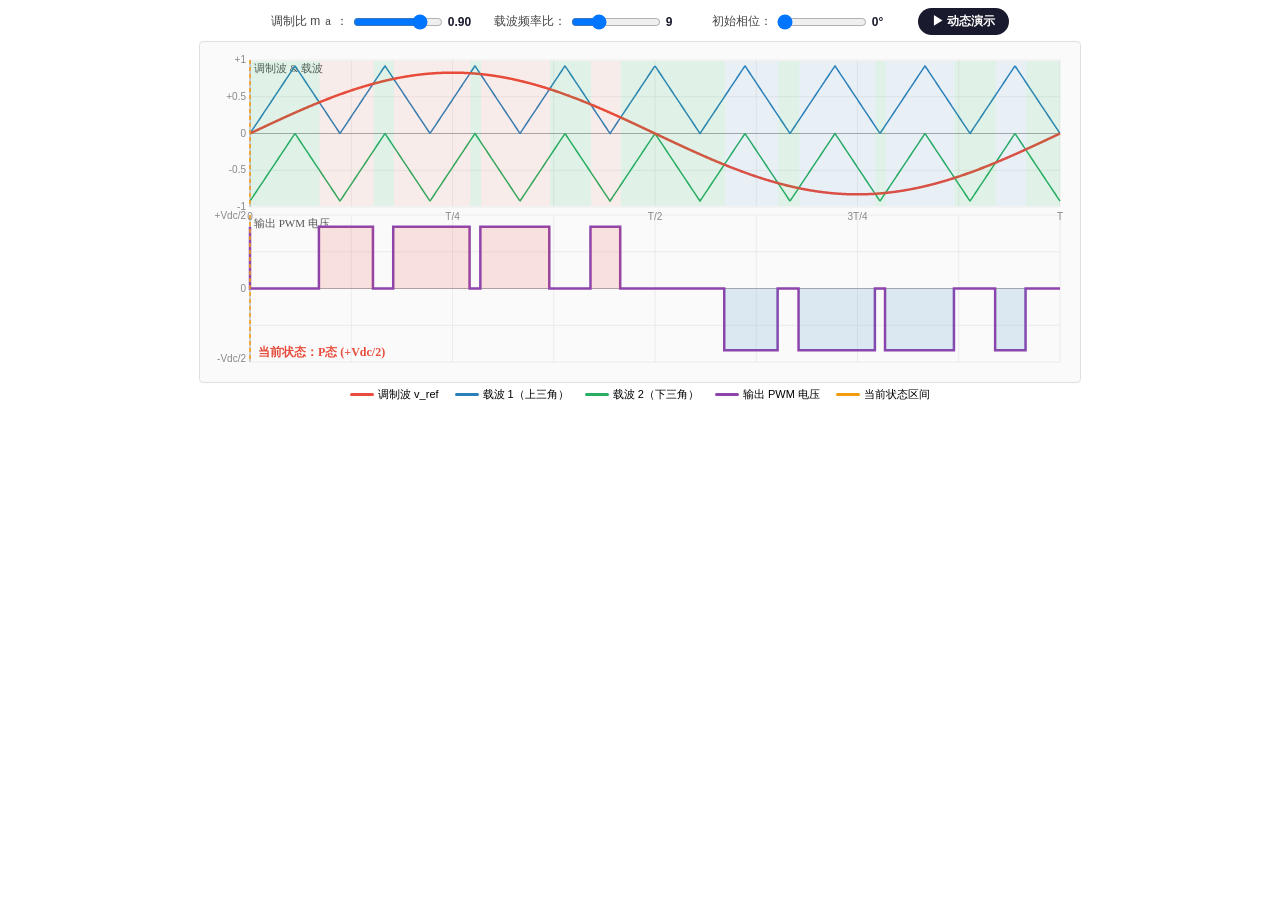
==== modules/pwm.html @ ce173bbe "Initial upload" ====
<!DOCTYPE html>
<html lang="zh-CN">
<head>
<meta charset="UTF-8">
<style>
*{margin:0;padding:0;box-sizing:border-box;}
body{background:#fff;font-family:"Microsoft YaHei",sans-serif;display:flex;flex-direction:column;align-items:center;padding:8px 0 4px;height:100vh;overflow:hidden;}
.ctrl{display:flex;gap:14px;align-items:center;flex-wrap:wrap;justify-content:center;margin-bottom:6px;font-size:12px;color:#444;}
label{display:flex;align-items:center;gap:5px;}
input[type=range]{width:90px;}
.val{font-weight:700;color:#1a1a2e;min-width:32px;display:inline-block;}
button{padding:5px 14px;border:none;border-radius:16px;cursor:pointer;font-size:12px;font-weight:600;background:#1a1a2e;color:#fff;transition:all .2s;}
button.on{background:#27ae60;}
canvas{border:1px solid #e0e0e0;border-radius:4px;background:#fafafa;}
.legend{display:flex;gap:16px;font-size:11px;margin-top:4px;flex-wrap:wrap;justify-content:center;}
.leg-item{display:flex;align-items:center;gap:4px;}
.leg-dot{width:24px;height:3px;border-radius:2px;}
</style>
</head>
<body>

<div class="ctrl">
  <label>调制比 m<sub>a</sub>：
    <input type="range" id="rMa" min="0.5" max="1.0" step="0.01" value="0.9" oninput="draw()">
    <span class="val" id="vMa">0.90</span>
  </label>
  <label>载波频率比：
    <input type="range" id="rFr" min="5" max="20" step="1" value="9" oninput="draw()">
    <span class="val" id="vFr">9</span>
  </label>
  <label>初始相位：
    <input type="range" id="rPhi" min="0" max="360" step="5" value="0" oninput="draw()">
    <span class="val" id="vPhi">0°</span>
  </label>
  <button id="btnAnim" onclick="toggleAnim()">▶ 动态演示</button>
</div>

<canvas id="cv" width="880" height="340"></canvas>

<div class="legend">
  <div class="leg-item"><div class="leg-dot" style="background:#e74c3c"></div> 调制波 v_ref</div>
  <div class="leg-item"><div class="leg-dot" style="background:#2980b9"></div> 载波 1（上三角）</div>
  <div class="leg-item"><div class="leg-dot" style="background:#27ae60"></div> 载波 2（下三角）</div>
  <div class="leg-item"><div class="leg-dot" style="background:#8e44ad"></div> 输出 PWM 电压</div>
  <div class="leg-item"><div class="leg-dot" style="background:#f39c12"></div> 当前状态区间</div>
</div>

<script>
var cv = document.getElementById('cv');
var ctx = cv.getContext('2d');
var W = cv.width, H = cv.height;
var animId = null, animOn = false, phi0 = 0, lastT = null;

function getMa(){ return parseFloat(document.getElementById('rMa').value); }
function getFr(){ return parseInt(document.getElementById('rFr').value); }
function getPhi(){ return parseFloat(document.getElementById('rPhi').value)*Math.PI/180; }

function toggleAnim(){
  animOn = !animOn;
  var btn = document.getElementById('btnAnim');
  if(animOn){
    btn.textContent='⏸ 暂停'; btn.classList.add('on');
    lastT = null;
    animId = requestAnimationFrame(animStep);
  } else {
    btn.textContent='▶ 动态演示'; btn.classList.remove('on');
    cancelAnimationFrame(animId);
  }
}

function animStep(ts){
  if(!lastT) lastT = ts;
  var dt = (ts - lastT)/1000;
  lastT = ts;
  phi0 = (phi0 + dt*1.2) % (2*Math.PI);
  document.getElementById('rPhi').value = phi0*180/Math.PI;
  document.getElementById('vPhi').textContent = Math.round(phi0*180/Math.PI)+'°';
  draw();
  animId = requestAnimationFrame(animStep);
}

function draw(){
  var ma = getMa();
  var fr = getFr();
  var phi = getPhi();

  document.getElementById('vMa').textContent  = ma.toFixed(2);
  document.getElementById('vFr').textContent  = fr;
  document.getElementById('vPhi').textContent = Math.round(getPhi()*180/Math.PI)+'°';

  ctx.clearRect(0,0,W,H);

  // 区域划分
  var PAD_L=50, PAD_R=20, PAD_T=18, PAD_B=20;
  var panelH = Math.floor((H-PAD_T-PAD_B)/2);
  // 上面板: 调制波 + 载波
  var yT = PAD_T, hT = panelH - 4;
  // 下面板: 输出PWM
  var yB = PAD_T + panelH + 4, hB = H - yB - PAD_B;

  var XL = PAD_L, XR = W - PAD_R, XW = XR - XL;
  var N = 1200; // 采样点数

  // ── 背景 ──
  ctx.fillStyle='#fafafa';
  ctx.fillRect(XL,yT,XW,hT);
  ctx.fillRect(XL,yB,XW,hB);

  // ── 网格 ──
  function grid(y0, h, steps){
    ctx.strokeStyle='#e8e8e8'; ctx.lineWidth=0.8;
    for(var i=0;i<=steps;i++){
      var y = y0 + h*i/steps;
      ctx.beginPath(); ctx.moveTo(XL,y); ctx.lineTo(XR,y); ctx.stroke();
    }
    // 垂直网格（一个基波周期分8格）
    for(var k=0;k<=8;k++){
      var x = XL + XW*k/8;
      ctx.beginPath(); ctx.moveTo(x,y0); ctx.lineTo(x,y0+h); ctx.stroke();
    }
  }
  grid(yT,hT,4); grid(yB,hB,4);

  // ── 坐标轴 ──
  ctx.strokeStyle='#aaa'; ctx.lineWidth=1;
  // 上面板 x轴
  var yMid = yT + hT/2;
  ctx.beginPath(); ctx.moveTo(XL,yMid); ctx.lineTo(XR,yMid); ctx.stroke();
  // 上面板 y轴
  ctx.beginPath(); ctx.moveTo(XL,yT); ctx.lineTo(XL,yT+hT); ctx.stroke();
  // 下面板 x轴（零线）
  var yZero = yB + hB*0.5;
  ctx.beginPath(); ctx.moveTo(XL,yZero); ctx.lineTo(XR,yZero); ctx.stroke();
  ctx.beginPath(); ctx.moveTo(XL,yB); ctx.lineTo(XL,yB+hB); ctx.stroke();

  // ── 标签 ──
  ctx.fillStyle='#888'; ctx.font='10px Arial'; ctx.textAlign='right';
  ['+1','+0.5','0','-0.5','-1'].forEach(function(v,i){
    ctx.fillText(v, XL-4, yT + hT*i/4 + 3);
  });
  ctx.fillText('+Vdc/2', XL-4, yB+4);
  ctx.fillText('0', XL-4, yZero+3);
  ctx.fillText('-Vdc/2', XL-4, yB+hB);

  ctx.font='11px "Microsoft YaHei"'; ctx.textAlign='left';
  ctx.fillStyle='#555';
  ctx.fillText('调制波 & 载波', XL+4, yT+12);
  ctx.fillText('输出 PWM 电压', XL+4, yB+12);

  // ── 坐标变换函数 ──
  function xOf(i){ return XL + XW*i/(N-1); }
  function yOfT(val){ return yMid - val*(hT/2)*0.92; }  // 上面板，归一化[-1,1]
  function yOfB(level){ // level: 1=+Vdc/2, 0=0, -1=-Vdc/2
    return yZero - level*(hB*0.42);
  }

  // ── 数据计算 ──
  var vref=[],car1=[],car2=[],pwm=[];
  for(var i=0;i<N;i++){
    var t = i/(N-1); // 0..1 = one fundamental period
    var th = 2*Math.PI*t + phi;
    vref[i] = ma * Math.sin(th);

    // 载波1: 0~+1 三角波
    var ct = (t*fr) % 1;
    car1[i] = ct < 0.5 ? 4*ct : 4*(1-ct);      // 0..1 triangle
    car1[i] = 2*car1[i] - 1;                    // -> -1..1 → keep 0..1: back to -1..1
    // Actually carrier 1 is in range 0..1 (above neutral)
    car1[i] = (ct < 0.5 ? 4*ct - 1 : 3 - 4*ct); // -1..1 range for carrier1

    // Carrier 1 (upper): oscillates between 0 and 1
    var c1raw = ct < 0.5 ? 2*ct : 2*(1-ct);  // 0..1 triangle
    car1[i] = c1raw;  // upper carrier: 0 to 1

    // Carrier 2 (lower): oscillates between -1 and 0
    car2[i] = c1raw - 1;  // -1 to 0 triangle

    // PWM logic
    var v = vref[i];
    if(v >= car1[i]){
      pwm[i] = 1;   // P
    } else if(v >= 0 && v < car1[i]){
      pwm[i] = 0;   // O (zero)
    } else if(v < 0 && v >= car2[i]){
      pwm[i] = 0;   // O (zero)
    } else {
      pwm[i] = -1;  // N
    }
  }

  // ── 画载波1（蓝）──
  ctx.strokeStyle='#2980b9'; ctx.lineWidth=1.5; ctx.setLineDash([]);
  ctx.beginPath();
  for(var i=0;i<N;i++){
    var x=xOf(i), y=yOfT(car1[i]);
    if(i===0) ctx.moveTo(x,y); else ctx.lineTo(x,y);
  }
  ctx.stroke();

  // ── 画载波2（绿）──
  ctx.strokeStyle='#27ae60'; ctx.lineWidth=1.5;
  ctx.beginPath();
  for(var i=0;i<N;i++){
    var x=xOf(i), y=yOfT(car2[i]);
    if(i===0) ctx.moveTo(x,y); else ctx.lineTo(x,y);
  }
  ctx.stroke();

  // ── 画调制波（红）──
  ctx.strokeStyle='#e74c3c'; ctx.lineWidth=2.5;
  ctx.beginPath();
  for(var i=0;i<N;i++){
    var x=xOf(i), y=yOfT(vref[i]);
    if(i===0) ctx.moveTo(x,y); else ctx.lineTo(x,y);
  }
  ctx.stroke();

  // ── 上面板：填色区间（P/O/N 区域着色）──
  var prevState = pwm[0];
  var segStart = 0;
  function fillSeg(s, e, lv){
    var cols = {1:'rgba(231,76,60,0.08)', 0:'rgba(39,174,96,0.12)', '-1':'rgba(41,128,185,0.08)'};
    ctx.fillStyle = cols[lv] || 'transparent';
    ctx.fillRect(xOf(s), yT+1, xOf(e)-xOf(s), hT-2);
  }
  for(var i=1;i<N;i++){
    if(pwm[i]!==prevState || i===N-1){
      fillSeg(segStart, i, prevState);
      segStart = i; prevState = pwm[i];
    }
  }

  // ── 下面板：画PWM阶梯输出（紫）──
  ctx.strokeStyle='#8e44ad'; ctx.lineWidth=2.5; ctx.setLineDash([]);
  ctx.beginPath();
  for(var i=0;i<N;i++){
    var x=xOf(i), y=yOfB(pwm[i]);
    if(i===0){ ctx.moveTo(x,y); }
    else {
      if(pwm[i]!==pwm[i-1]){
        ctx.lineTo(xOf(i-1), yOfB(pwm[i-1]));
        ctx.lineTo(xOf(i-1), yOfB(pwm[i]));
      }
      ctx.lineTo(x, y);
    }
  }
  ctx.stroke();

  // ── 填色 PWM 区域 ──
  prevState = pwm[0]; segStart = 0;
  function fillPWM(s,e,lv){
    if(lv===1){ctx.fillStyle='rgba(231,76,60,0.15)';}
    else if(lv===0){ctx.fillStyle='rgba(39,174,96,0.1)';}
    else{ctx.fillStyle='rgba(41,128,185,0.15)';}
    var y0=yOfB(lv), y1=yZero;
    if(lv<0){var tmp=y0;y0=y1;y1=tmp;}
    ctx.fillRect(xOf(s),Math.min(y0,y1),xOf(e)-xOf(s),Math.abs(y0-y1));
  }
  for(var i=1;i<N;i++){
    if(pwm[i]!==prevState||i===N-1){
      fillPWM(segStart,i,prevState);
      segStart=i; prevState=pwm[i];
    }
  }

  // ── 当前时刻竖线（phi位置）──
  var curT = (phi/(2*Math.PI)) - Math.floor(phi/(2*Math.PI));
  var xCur = XL + XW*curT;
  ctx.strokeStyle='#f39c12'; ctx.lineWidth=1.5; ctx.setLineDash([4,3]);
  ctx.beginPath(); ctx.moveTo(xCur,yT); ctx.lineTo(xCur,yT+hT); ctx.stroke();
  ctx.beginPath(); ctx.moveTo(xCur,yB); ctx.lineTo(xCur,yB+hB); ctx.stroke();
  ctx.setLineDash([]);

  // ── 状态文字 ──
  var curIdx = Math.round(curT*(N-1));
  if(curIdx>=N) curIdx=N-1;
  var stateNames = {1:'P态 (+Vdc/2)', 0:'O态 (0)', '-1':'N态 (-Vdc/2)'};
  var stateColors= {1:'#e74c3c', 0:'#27ae60', '-1':'#2980b9'};
  var sv = pwm[curIdx];
  ctx.fillStyle=stateColors[sv]; ctx.font='bold 12px "Microsoft YaHei"'; ctx.textAlign='left';
  ctx.fillText('当前状态：'+ stateNames[sv], XL+8, yB+hB-6);

  // ── X轴时间刻度 ──
  ctx.fillStyle='#888'; ctx.font='10px Arial'; ctx.textAlign='center';
  ['0','T/4','T/2','3T/4','T'].forEach(function(v,i){
    ctx.fillText(v, XL+XW*i/4, yT+hT+13);
  });
}

draw();
</script>
</body>
</html>
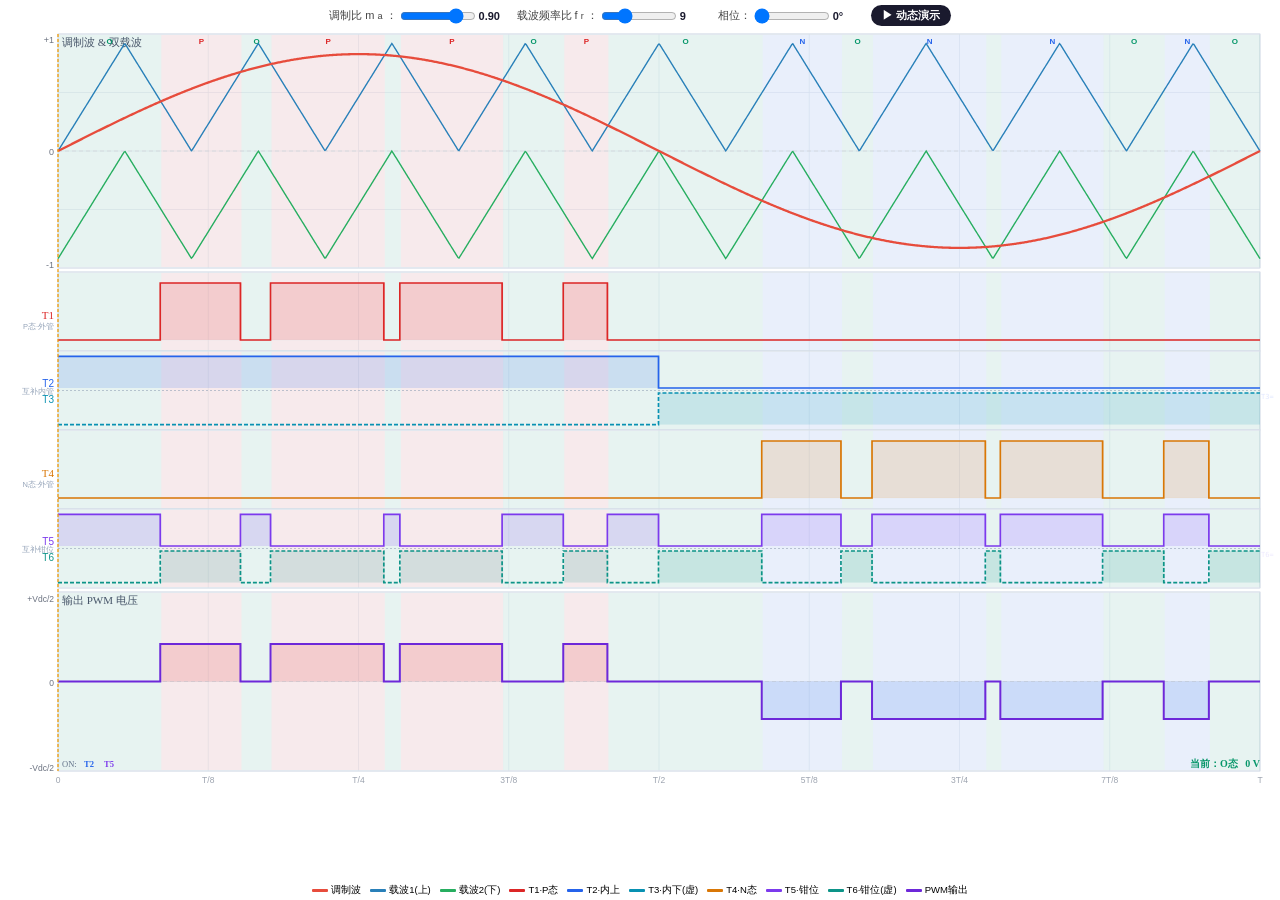
==== commit 74029f20: "Redesign PWM waveform: add 4 gate drive signal rows with complementary pairs Layout (top to bottom):" ====
--- a/modules/pwm.html
+++ b/modules/pwm.html
@@ -4,17 +4,21 @@
 <meta charset="UTF-8">
 <style>
 *{margin:0;padding:0;box-sizing:border-box;}
-body{background:#fff;font-family:"Microsoft YaHei",sans-serif;display:flex;flex-direction:column;align-items:center;padding:8px 0 4px;height:100vh;overflow:hidden;}
-.ctrl{display:flex;gap:14px;align-items:center;flex-wrap:wrap;justify-content:center;margin-bottom:6px;font-size:12px;color:#444;}
-label{display:flex;align-items:center;gap:5px;}
-input[type=range]{width:90px;}
-.val{font-weight:700;color:#1a1a2e;min-width:32px;display:inline-block;}
-button{padding:5px 14px;border:none;border-radius:16px;cursor:pointer;font-size:12px;font-weight:600;background:#1a1a2e;color:#fff;transition:all .2s;}
-button.on{background:#27ae60;}
-canvas{border:1px solid #e0e0e0;border-radius:4px;background:#fafafa;}
-.legend{display:flex;gap:16px;font-size:11px;margin-top:4px;flex-wrap:wrap;justify-content:center;}
-.leg-item{display:flex;align-items:center;gap:4px;}
-.leg-dot{width:24px;height:3px;border-radius:2px;}
+body{background:#fff;font-family:"Microsoft YaHei",sans-serif;
+     display:flex;flex-direction:column;height:100vh;overflow:hidden;padding:5px 6px 3px;}
+.ctrl{display:flex;gap:10px;align-items:center;flex-wrap:wrap;
+      justify-content:center;margin-bottom:3px;font-size:11px;color:#444;flex-shrink:0;}
+label{display:flex;align-items:center;gap:3px;}
+input[type=range]{width:76px;}
+.val{font-weight:700;color:#1a1a2e;min-width:28px;display:inline-block;}
+button{padding:3px 11px;border:none;border-radius:13px;cursor:pointer;
+       font-size:11px;font-weight:600;background:#1a1a2e;color:#fff;transition:all .2s;}
+button.on{background:#059669;}
+canvas{flex:1;min-height:0;width:100%;display:block;}
+.legend{display:flex;gap:9px;font-size:9.5px;margin-top:2px;
+        flex-wrap:wrap;justify-content:center;flex-shrink:0;}
+.li{display:flex;align-items:center;gap:3px;}
+.ld{width:16px;height:3px;border-radius:1px;}
 </style>
 </head>
 <body>
@@ -24,270 +28,367 @@
     <input type="range" id="rMa" min="0.5" max="1.0" step="0.01" value="0.9" oninput="draw()">
     <span class="val" id="vMa">0.90</span>
   </label>
-  <label>载波频率比：
+  <label>载波频率比 f<sub>r</sub>：
     <input type="range" id="rFr" min="5" max="20" step="1" value="9" oninput="draw()">
     <span class="val" id="vFr">9</span>
   </label>
-  <label>初始相位：
+  <label>相位：
     <input type="range" id="rPhi" min="0" max="360" step="5" value="0" oninput="draw()">
     <span class="val" id="vPhi">0°</span>
   </label>
   <button id="btnAnim" onclick="toggleAnim()">▶ 动态演示</button>
 </div>
 
-<canvas id="cv" width="880" height="340"></canvas>
+<canvas id="cv"></canvas>
 
 <div class="legend">
-  <div class="leg-item"><div class="leg-dot" style="background:#e74c3c"></div> 调制波 v_ref</div>
-  <div class="leg-item"><div class="leg-dot" style="background:#2980b9"></div> 载波 1（上三角）</div>
-  <div class="leg-item"><div class="leg-dot" style="background:#27ae60"></div> 载波 2（下三角）</div>
-  <div class="leg-item"><div class="leg-dot" style="background:#8e44ad"></div> 输出 PWM 电压</div>
-  <div class="leg-item"><div class="leg-dot" style="background:#f39c12"></div> 当前状态区间</div>
+  <div class="li"><div class="ld" style="background:#e74c3c"></div>调制波</div>
+  <div class="li"><div class="ld" style="background:#2980b9"></div>载波1(上)</div>
+  <div class="li"><div class="ld" style="background:#27ae60"></div>载波2(下)</div>
+  <div class="li"><div class="ld" style="background:#dc2626"></div>T1·P态</div>
+  <div class="li"><div class="ld" style="background:#2563eb"></div>T2·内上</div>
+  <div class="li"><div class="ld" style="background:#0891b2;border:1px dashed #0891b2"></div>T3·内下(虚)</div>
+  <div class="li"><div class="ld" style="background:#d97706"></div>T4·N态</div>
+  <div class="li"><div class="ld" style="background:#7c3aed"></div>T5·钳位</div>
+  <div class="li"><div class="ld" style="background:#0d9488;border:1px dashed #0d9488"></div>T6·钳位(虚)</div>
+  <div class="li"><div class="ld" style="background:#6d28d9"></div>PWM输出</div>
 </div>
 
 <script>
-var cv = document.getElementById('cv');
-var ctx = cv.getContext('2d');
-var W = cv.width, H = cv.height;
-var animId = null, animOn = false, phi0 = 0, lastT = null;
+const cv = document.getElementById('cv');
+const ctx = cv.getContext('2d');
+let animOn=false, animId=null, phi0=0, lastT=null;
+
+// Color palette
+const C = {
+  mod:'#e74c3c', car1:'#2980b9', car2:'#27ae60', pwmLine:'#6d28d9',
+  cursor:'#f59e0b', bg:'#f8fafc', grid:'#e2e8f0',
+  T1:'#dc2626', T2:'#2563eb', T3:'#0891b2',
+  T4:'#d97706', T5:'#7c3aed', T6:'#0d9488',
+};
+function rgba(hex,a){
+  const r=parseInt(hex.slice(1,3),16),g=parseInt(hex.slice(3,5),16),b=parseInt(hex.slice(5,7),16);
+  return `rgba(${r},${g},${b},${a})`;
+}
 
 function getMa(){ return parseFloat(document.getElementById('rMa').value); }
 function getFr(){ return parseInt(document.getElementById('rFr').value); }
 function getPhi(){ return parseFloat(document.getElementById('rPhi').value)*Math.PI/180; }
 
 function toggleAnim(){
-  animOn = !animOn;
-  var btn = document.getElementById('btnAnim');
-  if(animOn){
-    btn.textContent='⏸ 暂停'; btn.classList.add('on');
-    lastT = null;
-    animId = requestAnimationFrame(animStep);
-  } else {
-    btn.textContent='▶ 动态演示'; btn.classList.remove('on');
-    cancelAnimationFrame(animId);
-  }
-}
-
-function animStep(ts){
-  if(!lastT) lastT = ts;
-  var dt = (ts - lastT)/1000;
-  lastT = ts;
-  phi0 = (phi0 + dt*1.2) % (2*Math.PI);
-  document.getElementById('rPhi').value = phi0*180/Math.PI;
-  document.getElementById('vPhi').textContent = Math.round(phi0*180/Math.PI)+'°';
-  draw();
-  animId = requestAnimationFrame(animStep);
+  animOn=!animOn;
+  const btn=document.getElementById('btnAnim');
+  if(animOn){btn.textContent='⏸ 暂停';btn.classList.add('on');lastT=null;animId=requestAnimationFrame(step);}
+  else{btn.textContent='▶ 动态演示';btn.classList.remove('on');cancelAnimationFrame(animId);}
+}
+function step(ts){
+  if(!lastT)lastT=ts;
+  phi0=(phi0+(ts-lastT)/1000*1.2)%(2*Math.PI);
+  lastT=ts;
+  document.getElementById('rPhi').value=phi0*180/Math.PI;
+  document.getElementById('vPhi').textContent=Math.round(phi0*180/Math.PI)+'°';
+  draw(); animId=requestAnimationFrame(step);
+}
+
+function resize(){
+  const dpr=window.devicePixelRatio||1;
+  cv.width=cv.offsetWidth*dpr; cv.height=cv.offsetHeight*dpr;
+  ctx.scale(dpr,dpr); draw();
 }
 
 function draw(){
-  var ma = getMa();
-  var fr = getFr();
-  var phi = getPhi();
-
-  document.getElementById('vMa').textContent  = ma.toFixed(2);
-  document.getElementById('vFr').textContent  = fr;
-  document.getElementById('vPhi').textContent = Math.round(getPhi()*180/Math.PI)+'°';
-
+  const ma=getMa(), fr=getFr(), phi=getPhi();
+  document.getElementById('vMa').textContent=ma.toFixed(2);
+  document.getElementById('vFr').textContent=fr;
+  document.getElementById('vPhi').textContent=Math.round(phi*180/Math.PI)+'°';
+
+  const W=cv.offsetWidth, H=cv.offsetHeight;
   ctx.clearRect(0,0,W,H);
 
-  // 区域划分
-  var PAD_L=50, PAD_R=20, PAD_T=18, PAD_B=20;
-  var panelH = Math.floor((H-PAD_T-PAD_B)/2);
-  // 上面板: 调制波 + 载波
-  var yT = PAD_T, hT = panelH - 4;
-  // 下面板: 输出PWM
-  var yB = PAD_T + panelH + 4, hB = H - yB - PAD_B;
-
-  var XL = PAD_L, XR = W - PAD_R, XW = XR - XL;
-  var N = 1200; // 采样点数
-
-  // ── 背景 ──
-  ctx.fillStyle='#fafafa';
-  ctx.fillRect(XL,yT,XW,hT);
-  ctx.fillRect(XL,yB,XW,hB);
-
-  // ── 网格 ──
-  function grid(y0, h, steps){
-    ctx.strokeStyle='#e8e8e8'; ctx.lineWidth=0.8;
-    for(var i=0;i<=steps;i++){
-      var y = y0 + h*i/steps;
-      ctx.beginPath(); ctx.moveTo(XL,y); ctx.lineTo(XR,y); ctx.stroke();
-    }
-    // 垂直网格（一个基波周期分8格）
-    for(var k=0;k<=8;k++){
-      var x = XL + XW*k/8;
-      ctx.beginPath(); ctx.moveTo(x,y0); ctx.lineTo(x,y0+h); ctx.stroke();
-    }
-  }
-  grid(yT,hT,4); grid(yB,hB,4);
-
-  // ── 坐标轴 ──
-  ctx.strokeStyle='#aaa'; ctx.lineWidth=1;
-  // 上面板 x轴
-  var yMid = yT + hT/2;
-  ctx.beginPath(); ctx.moveTo(XL,yMid); ctx.lineTo(XR,yMid); ctx.stroke();
-  // 上面板 y轴
-  ctx.beginPath(); ctx.moveTo(XL,yT); ctx.lineTo(XL,yT+hT); ctx.stroke();
-  // 下面板 x轴（零线）
-  var yZero = yB + hB*0.5;
-  ctx.beginPath(); ctx.moveTo(XL,yZero); ctx.lineTo(XR,yZero); ctx.stroke();
-  ctx.beginPath(); ctx.moveTo(XL,yB); ctx.lineTo(XL,yB+hB); ctx.stroke();
-
-  // ── 标签 ──
-  ctx.fillStyle='#888'; ctx.font='10px Arial'; ctx.textAlign='right';
-  ['+1','+0.5','0','-0.5','-1'].forEach(function(v,i){
-    ctx.fillText(v, XL-4, yT + hT*i/4 + 3);
+  // ── Layout ──
+  const PL=52, PR=14, PT=5, PB=14;
+  const XL=PL, XR=W-PR, XW=XR-XL;
+  const avH=H-PT-PB;
+
+  // Row heights
+  const modH  = Math.round(avH*0.28);   // carrier+mod panel
+  const dH    = Math.round(avH*0.095);  // each drive row (×4)
+  const pwmH  = Math.round(avH*0.215);  // output voltage panel
+  const GAP   = 4;
+
+  const yMod  = PT;
+  const yD0   = yMod+modH+GAP;
+  const yD1   = yD0+dH;
+  const yD2   = yD1+dH;
+  const yD3   = yD2+dH;
+  const yPwm  = yD3+dH+GAP;
+
+  // ── Signal computation ──
+  const N=1200;
+  const vref=[],c1=[],c2=[],pwm=[];
+  const gT1=[],gT2=[],gT3=[],gT4=[],gT5=[],gT6=[];
+
+  for(let i=0;i<N;i++){
+    const t=i/(N-1), th=2*Math.PI*t+phi;
+    vref[i]=ma*Math.sin(th);
+    const ct=(t*fr)%1, raw=ct<0.5?2*ct:2*(1-ct);
+    c1[i]=raw; c2[i]=raw-1;
+
+    const v=vref[i];
+    if(v>c1[i]){            // P  state
+      gT1[i]=1;gT2[i]=1;gT3[i]=0;gT4[i]=0;gT5[i]=0;gT6[i]=1;pwm[i]=1;
+    } else if(v>=0){         // OU state (positive zero, upper clamp)
+      gT1[i]=0;gT2[i]=1;gT3[i]=0;gT4[i]=0;gT5[i]=1;gT6[i]=0;pwm[i]=0;
+    } else if(v>c2[i]){      // OL state (negative zero, lower clamp)
+      gT1[i]=0;gT2[i]=0;gT3[i]=1;gT4[i]=0;gT5[i]=0;gT6[i]=1;pwm[i]=0;
+    } else {                  // N  state
+      gT1[i]=0;gT2[i]=0;gT3[i]=1;gT4[i]=1;gT5[i]=1;gT6[i]=0;pwm[i]=-1;
+    }
+  }
+
+  // ── Common helpers ──
+  const xOf = i => XL+XW*i/(N-1);
+
+  function panelBg(y0,h,yDiv,xDiv){
+    ctx.fillStyle=C.bg; ctx.fillRect(XL,y0,XW,h);
+    ctx.strokeStyle=C.grid; ctx.lineWidth=0.7;
+    for(let k=0;k<=yDiv;k++){const yy=y0+h*k/yDiv;ctx.beginPath();ctx.moveTo(XL,yy);ctx.lineTo(XR,yy);ctx.stroke();}
+    for(let k=0;k<=(xDiv||8);k++){const xx=XL+XW*k/(xDiv||8);ctx.beginPath();ctx.moveTo(xx,y0);ctx.lineTo(xx,y0+h);ctx.stroke();}
+    ctx.strokeStyle='#cbd5e1';ctx.lineWidth=0.8;ctx.strokeRect(XL,y0,XW,h);
+  }
+
+  // State shading (P=red, O=green, N=blue)
+  function shadeStates(y0,h){
+    const cols={1:'rgba(220,38,38,0.07)',0:'rgba(5,150,105,0.07)','-1':'rgba(37,99,235,0.07)'};
+    let prev=pwm[0],s=0;
+    for(let i=1;i<=N;i++){
+      const cur=i<N?pwm[i]:pwm[N-1];
+      if(cur!==prev||i===N){
+        ctx.fillStyle=cols[prev];
+        ctx.fillRect(xOf(s),y0+1,xOf(Math.min(i,N-1))-xOf(s),h-2);
+        s=i;prev=cur;
+      }
+    }
+  }
+
+  // Draw analog polyline
+  function polyline(arr,yMid,hSpan,color,lw,dash){
+    ctx.strokeStyle=color;ctx.lineWidth=lw||1.5;ctx.setLineDash(dash||[]);
+    ctx.beginPath();
+    for(let i=0;i<N;i++){const x=xOf(i),y=yMid-arr[i]*(hSpan/2)*0.92;i===0?ctx.moveTo(x,y):ctx.lineTo(x,y);}
+    ctx.stroke();ctx.setLineDash([]);
+  }
+
+  // Draw digital HIGH/LOW in a band [yTop..yBot]
+  function digital(arr,yTop,yBot,color,dash){
+    const yHi=yTop+1.5, yLo=yBot-1.5;
+    // Filled area under HIGH
+    ctx.fillStyle=rgba(color,0.15);
+    let s=0,inH=arr[0]===1;
+    for(let i=1;i<=N;i++){
+      const v=i<N?arr[i]:arr[N-1];
+      if((v===1)!==inH||i===N){
+        if(inH)ctx.fillRect(xOf(s),yHi,xOf(Math.min(i,N-1))-xOf(s),yLo-yHi);
+        s=i;inH=v===1;
+      }
+    }
+    // Step waveform line
+    ctx.strokeStyle=color;ctx.lineWidth=1.7;ctx.setLineDash(dash||[]);
+    ctx.beginPath();
+    for(let i=0;i<N;i++){
+      const x=xOf(i), y=arr[i]===1?yHi:yLo;
+      if(i===0){ctx.moveTo(x,y);continue;}
+      if(arr[i]!==arr[i-1]){ctx.lineTo(xOf(i-1),y);ctx.lineTo(x,y);}
+      else ctx.lineTo(x,y);
+    }
+    ctx.stroke();ctx.setLineDash([]);
+  }
+
+  function lbl(s,x,y,col,sz,align){
+    ctx.fillStyle=col||'#6b7280';
+    ctx.font=(sz||9)+'px '+(sz>=11?'"Microsoft YaHei"':'Arial');
+    ctx.textAlign=align||'right';
+    ctx.fillText(s,x,y);
+  }
+
+  // ════════════════════════════════════════
+  // 1. Carrier + Modulation wave
+  // ════════════════════════════════════════
+  panelBg(yMod,modH,4,8);
+  shadeStates(yMod,modH);
+
+  const yMidMod=yMod+modH/2;
+  ctx.strokeStyle='#d1d5db';ctx.lineWidth=0.8;ctx.setLineDash([4,3]);
+  ctx.beginPath();ctx.moveTo(XL,yMidMod);ctx.lineTo(XR,yMidMod);ctx.stroke();
+  ctx.setLineDash([]);
+
+  lbl('+1',XL-4,yMod+9);
+  lbl('0', XL-4,yMidMod+4);
+  lbl('-1',XL-4,yMod+modH);
+  lbl('调制波 & 双载波',XL+4,yMod+12,'#475569',11,'left');
+
+  // State zone labels on top edge
+  {
+    const labels=[{v:1,t:'P'},{v:0,t:'O'},{v:-1,t:'N'}];
+    const lc={1:'#dc2626',0:'#059669','-1':'#2563eb'};
+    let prev=pwm[0],s=0;
+    ctx.font='bold 8px Arial';ctx.textAlign='center';
+    for(let i=1;i<=N;i++){
+      const cur=i<N?pwm[i]:pwm[N-1];
+      if(cur!==prev||i===N){
+        const midX=(xOf(s)+xOf(Math.min(i,N-1)))/2;
+        ctx.fillStyle=lc[prev]||'#555';
+        if(xOf(Math.min(i,N-1))-xOf(s)>18)ctx.fillText(prev===1?'P':prev===0?'O':'N',midX,yMod+10);
+        s=i;prev=cur;
+      }
+    }
+  }
+
+  polyline(c1,yMidMod,modH,C.car1,1.4);
+  polyline(c2,yMidMod,modH,C.car2,1.4);
+  polyline(vref,yMidMod,modH,C.mod,2.3);
+
+  // ════════════════════════════════════════
+  // 2. Drive signal rows
+  // ════════════════════════════════════════
+
+  // ── Row 0: T1 (P state only, outer upper) ──
+  {
+    const y0=yD0,h=dH;
+    panelBg(y0,h,1,8);shadeStates(y0,h);
+    // Low baseline
+    ctx.strokeStyle='#e5e7eb';ctx.lineWidth=0.5;
+    ctx.beginPath();ctx.moveTo(XL,y0+h*0.86);ctx.lineTo(XR,y0+h*0.86);ctx.stroke();
+    digital(gT1,y0+h*0.12,y0+h*0.88,C.T1);
+    lbl('T1',XL-4,y0+h*0.55+4,C.T1,11,'right');
+    lbl('P态·外管',XL-4,y0+h*0.55+14,'#94a3b8',7.5,'right');
+  }
+
+  // ── Row 1: T2 / T3 (complementary inner switches) ──
+  {
+    const y0=yD1,h=dH,yMid2=y0+h/2;
+    panelBg(y0,h,1,8);shadeStates(y0,h);
+    // Divider between T2 and T3
+    ctx.strokeStyle='#94a3b8';ctx.lineWidth=0.6;ctx.setLineDash([2,2]);
+    ctx.beginPath();ctx.moveTo(XL,yMid2);ctx.lineTo(XR,yMid2);ctx.stroke();
+    ctx.setLineDash([]);
+    digital(gT2,y0+h*0.05,yMid2-1,C.T2);          // T2 upper half
+    digital(gT3,yMid2+1,y0+h*0.95,C.T3,[4,2]);     // T3 lower half (dashed)
+    lbl('T2',XL-4,yMid2-4,C.T2,10,'right');
+    lbl('T3',XL-4,yMid2+12,C.T3,10,'right');
+    lbl('互补内管',XL-4,y0+h/2+3,'#94a3b8',7.5,'right');
+    // Complementary indicator
+    ctx.fillStyle='#e0e7ff';ctx.font='7px monospace';ctx.textAlign='left';
+    ctx.fillText('T3=T̄2',XR+1,yMid2+8);
+  }
+
+  // ── Row 2: T4 (N state only, outer lower) ──
+  {
+    const y0=yD2,h=dH;
+    panelBg(y0,h,1,8);shadeStates(y0,h);
+    ctx.strokeStyle='#e5e7eb';ctx.lineWidth=0.5;
+    ctx.beginPath();ctx.moveTo(XL,y0+h*0.86);ctx.lineTo(XR,y0+h*0.86);ctx.stroke();
+    digital(gT4,y0+h*0.12,y0+h*0.88,C.T4);
+    lbl('T4',XL-4,y0+h*0.55+4,C.T4,11,'right');
+    lbl('N态·外管',XL-4,y0+h*0.55+14,'#94a3b8',7.5,'right');
+  }
+
+  // ── Row 3: T5 / T6 (complementary clamp switches) ──
+  {
+    const y0=yD3,h=dH,yMid2=y0+h/2;
+    panelBg(y0,h,1,8);shadeStates(y0,h);
+    ctx.strokeStyle='#94a3b8';ctx.lineWidth=0.6;ctx.setLineDash([2,2]);
+    ctx.beginPath();ctx.moveTo(XL,yMid2);ctx.lineTo(XR,yMid2);ctx.stroke();
+    ctx.setLineDash([]);
+    digital(gT5,y0+h*0.05,yMid2-1,C.T5);          // T5 upper half
+    digital(gT6,yMid2+1,y0+h*0.95,C.T6,[4,2]);     // T6 lower half (dashed)
+    lbl('T5',XL-4,yMid2-4,C.T5,10,'right');
+    lbl('T6',XL-4,yMid2+12,C.T6,10,'right');
+    lbl('互补钳位',XL-4,y0+h/2+3,'#94a3b8',7.5,'right');
+    ctx.fillStyle='#ede9fe';ctx.font='7px monospace';ctx.textAlign='left';
+    ctx.fillText('T6=T̄5',XR+1,yMid2+8);
+  }
+
+  // ════════════════════════════════════════
+  // 3. Output PWM voltage
+  // ════════════════════════════════════════
+  panelBg(yPwm,pwmH,2,8);
+  shadeStates(yPwm,pwmH);
+
+  const yZero=yPwm+pwmH/2, span=0.42;
+  ctx.strokeStyle='#d1d5db';ctx.lineWidth=0.8;ctx.setLineDash([4,3]);
+  ctx.beginPath();ctx.moveTo(XL,yZero);ctx.lineTo(XR,yZero);ctx.stroke();
+  ctx.setLineDash([]);
+
+  lbl('+Vdc/2',XL-4,yPwm+10,'#6b7280',8.5);
+  lbl('0',     XL-4,yZero+4,'#6b7280',8.5);
+  lbl('-Vdc/2',XL-4,yPwm+pwmH,'#6b7280',8.5);
+  lbl('输出 PWM 电压',XL+4,yPwm+12,'#475569',11,'left');
+
+  // State fill under PWM
+  {
+    const yOf=v=>yZero-v*(pwmH/2)*span;
+    let prev=pwm[0],s=0;
+    for(let i=1;i<=N;i++){
+      const cur=i<N?pwm[i]:pwm[N-1];
+      if(cur!==prev||i===N){
+        const y0h=yOf(prev),y1h=yZero;
+        ctx.fillStyle=prev===1?'rgba(220,38,38,0.15)':prev===0?'rgba(5,150,105,0.10)':'rgba(37,99,235,0.15)';
+        ctx.fillRect(xOf(s),Math.min(y0h,y1h),xOf(Math.min(i,N-1))-xOf(s),Math.abs(y0h-y1h));
+        s=i;prev=cur;
+      }
+    }
+    // PWM step line
+    ctx.strokeStyle=C.pwmLine;ctx.lineWidth=2;
+    ctx.beginPath();
+    for(let i=0;i<N;i++){
+      const x=xOf(i),y=yOf(pwm[i]);
+      if(i===0){ctx.moveTo(x,y);continue;}
+      if(pwm[i]!==pwm[i-1]){ctx.lineTo(xOf(i-1),y);ctx.lineTo(x,y);}
+      else ctx.lineTo(x,y);
+    }
+    ctx.stroke();
+  }
+
+  // ════════════════════════════════════════
+  // 4. Current-phase cursor
+  // ════════════════════════════════════════
+  let curT=(phi/(2*Math.PI))%1; if(curT<0)curT+=1;
+  const xCur=XL+XW*curT;
+  ctx.strokeStyle=C.cursor;ctx.lineWidth=1.3;ctx.setLineDash([3,2]);
+  ctx.beginPath();ctx.moveTo(xCur,yMod);ctx.lineTo(xCur,yPwm+pwmH);ctx.stroke();
+  ctx.setLineDash([]);
+
+  // Current state readout
+  const ci=Math.min(Math.round(curT*(N-1)),N-1), sv=pwm[ci];
+  const sn={1:'P态  +Vdc/2',0:'O态   0 V','-1':'N态  -Vdc/2'};
+  const sc={1:C.T1,0:'#059669','-1':C.T4};
+  ctx.fillStyle=sc[sv];ctx.font='bold 10px "Microsoft YaHei"';ctx.textAlign='right';
+  ctx.fillText('当前：'+sn[sv],XR,yPwm+pwmH-4);
+
+  // Active gate signals at cursor
+  const gates=[
+    ['T1',gT1[ci],C.T1],['T2',gT2[ci],C.T2],['T3',gT3[ci],C.T3],
+    ['T4',gT4[ci],C.T4],['T5',gT5[ci],C.T5],['T6',gT6[ci],C.T6],
+  ];
+  ctx.font='8.5px "Microsoft YaHei"';ctx.textAlign='left';
+  const onGates=gates.filter(g=>g[1]);
+  let gx=XL+4;
+  ctx.fillStyle='#64748b';ctx.fillText('ON:',gx,yPwm+pwmH-4);gx+=22;
+  onGates.forEach(([name,,col])=>{
+    ctx.fillStyle=col;ctx.font='bold 8.5px "Microsoft YaHei"';
+    ctx.fillText(name,gx,yPwm+pwmH-4);gx+=20;
   });
-  ctx.fillText('+Vdc/2', XL-4, yB+4);
-  ctx.fillText('0', XL-4, yZero+3);
-  ctx.fillText('-Vdc/2', XL-4, yB+hB);
-
-  ctx.font='11px "Microsoft YaHei"'; ctx.textAlign='left';
-  ctx.fillStyle='#555';
-  ctx.fillText('调制波 & 载波', XL+4, yT+12);
-  ctx.fillText('输出 PWM 电压', XL+4, yB+12);
-
-  // ── 坐标变换函数 ──
-  function xOf(i){ return XL + XW*i/(N-1); }
-  function yOfT(val){ return yMid - val*(hT/2)*0.92; }  // 上面板，归一化[-1,1]
-  function yOfB(level){ // level: 1=+Vdc/2, 0=0, -1=-Vdc/2
-    return yZero - level*(hB*0.42);
-  }
-
-  // ── 数据计算 ──
-  var vref=[],car1=[],car2=[],pwm=[];
-  for(var i=0;i<N;i++){
-    var t = i/(N-1); // 0..1 = one fundamental period
-    var th = 2*Math.PI*t + phi;
-    vref[i] = ma * Math.sin(th);
-
-    // 载波1: 0~+1 三角波
-    var ct = (t*fr) % 1;
-    car1[i] = ct < 0.5 ? 4*ct : 4*(1-ct);      // 0..1 triangle
-    car1[i] = 2*car1[i] - 1;                    // -> -1..1 → keep 0..1: back to -1..1
-    // Actually carrier 1 is in range 0..1 (above neutral)
-    car1[i] = (ct < 0.5 ? 4*ct - 1 : 3 - 4*ct); // -1..1 range for carrier1
-
-    // Carrier 1 (upper): oscillates between 0 and 1
-    var c1raw = ct < 0.5 ? 2*ct : 2*(1-ct);  // 0..1 triangle
-    car1[i] = c1raw;  // upper carrier: 0 to 1
-
-    // Carrier 2 (lower): oscillates between -1 and 0
-    car2[i] = c1raw - 1;  // -1 to 0 triangle
-
-    // PWM logic
-    var v = vref[i];
-    if(v >= car1[i]){
-      pwm[i] = 1;   // P
-    } else if(v >= 0 && v < car1[i]){
-      pwm[i] = 0;   // O (zero)
-    } else if(v < 0 && v >= car2[i]){
-      pwm[i] = 0;   // O (zero)
-    } else {
-      pwm[i] = -1;  // N
-    }
-  }
-
-  // ── 画载波1（蓝）──
-  ctx.strokeStyle='#2980b9'; ctx.lineWidth=1.5; ctx.setLineDash([]);
-  ctx.beginPath();
-  for(var i=0;i<N;i++){
-    var x=xOf(i), y=yOfT(car1[i]);
-    if(i===0) ctx.moveTo(x,y); else ctx.lineTo(x,y);
-  }
-  ctx.stroke();
-
-  // ── 画载波2（绿）──
-  ctx.strokeStyle='#27ae60'; ctx.lineWidth=1.5;
-  ctx.beginPath();
-  for(var i=0;i<N;i++){
-    var x=xOf(i), y=yOfT(car2[i]);
-    if(i===0) ctx.moveTo(x,y); else ctx.lineTo(x,y);
-  }
-  ctx.stroke();
-
-  // ── 画调制波（红）──
-  ctx.strokeStyle='#e74c3c'; ctx.lineWidth=2.5;
-  ctx.beginPath();
-  for(var i=0;i<N;i++){
-    var x=xOf(i), y=yOfT(vref[i]);
-    if(i===0) ctx.moveTo(x,y); else ctx.lineTo(x,y);
-  }
-  ctx.stroke();
-
-  // ── 上面板：填色区间（P/O/N 区域着色）──
-  var prevState = pwm[0];
-  var segStart = 0;
-  function fillSeg(s, e, lv){
-    var cols = {1:'rgba(231,76,60,0.08)', 0:'rgba(39,174,96,0.12)', '-1':'rgba(41,128,185,0.08)'};
-    ctx.fillStyle = cols[lv] || 'transparent';
-    ctx.fillRect(xOf(s), yT+1, xOf(e)-xOf(s), hT-2);
-  }
-  for(var i=1;i<N;i++){
-    if(pwm[i]!==prevState || i===N-1){
-      fillSeg(segStart, i, prevState);
-      segStart = i; prevState = pwm[i];
-    }
-  }
-
-  // ── 下面板：画PWM阶梯输出（紫）──
-  ctx.strokeStyle='#8e44ad'; ctx.lineWidth=2.5; ctx.setLineDash([]);
-  ctx.beginPath();
-  for(var i=0;i<N;i++){
-    var x=xOf(i), y=yOfB(pwm[i]);
-    if(i===0){ ctx.moveTo(x,y); }
-    else {
-      if(pwm[i]!==pwm[i-1]){
-        ctx.lineTo(xOf(i-1), yOfB(pwm[i-1]));
-        ctx.lineTo(xOf(i-1), yOfB(pwm[i]));
-      }
-      ctx.lineTo(x, y);
-    }
-  }
-  ctx.stroke();
-
-  // ── 填色 PWM 区域 ──
-  prevState = pwm[0]; segStart = 0;
-  function fillPWM(s,e,lv){
-    if(lv===1){ctx.fillStyle='rgba(231,76,60,0.15)';}
-    else if(lv===0){ctx.fillStyle='rgba(39,174,96,0.1)';}
-    else{ctx.fillStyle='rgba(41,128,185,0.15)';}
-    var y0=yOfB(lv), y1=yZero;
-    if(lv<0){var tmp=y0;y0=y1;y1=tmp;}
-    ctx.fillRect(xOf(s),Math.min(y0,y1),xOf(e)-xOf(s),Math.abs(y0-y1));
-  }
-  for(var i=1;i<N;i++){
-    if(pwm[i]!==prevState||i===N-1){
-      fillPWM(segStart,i,prevState);
-      segStart=i; prevState=pwm[i];
-    }
-  }
-
-  // ── 当前时刻竖线（phi位置）──
-  var curT = (phi/(2*Math.PI)) - Math.floor(phi/(2*Math.PI));
-  var xCur = XL + XW*curT;
-  ctx.strokeStyle='#f39c12'; ctx.lineWidth=1.5; ctx.setLineDash([4,3]);
-  ctx.beginPath(); ctx.moveTo(xCur,yT); ctx.lineTo(xCur,yT+hT); ctx.stroke();
-  ctx.beginPath(); ctx.moveTo(xCur,yB); ctx.lineTo(xCur,yB+hB); ctx.stroke();
-  ctx.setLineDash([]);
-
-  // ── 状态文字 ──
-  var curIdx = Math.round(curT*(N-1));
-  if(curIdx>=N) curIdx=N-1;
-  var stateNames = {1:'P态 (+Vdc/2)', 0:'O态 (0)', '-1':'N态 (-Vdc/2)'};
-  var stateColors= {1:'#e74c3c', 0:'#27ae60', '-1':'#2980b9'};
-  var sv = pwm[curIdx];
-  ctx.fillStyle=stateColors[sv]; ctx.font='bold 12px "Microsoft YaHei"'; ctx.textAlign='left';
-  ctx.fillText('当前状态：'+ stateNames[sv], XL+8, yB+hB-6);
-
-  // ── X轴时间刻度 ──
-  ctx.fillStyle='#888'; ctx.font='10px Arial'; ctx.textAlign='center';
-  ['0','T/4','T/2','3T/4','T'].forEach(function(v,i){
-    ctx.fillText(v, XL+XW*i/4, yT+hT+13);
+
+  // ── X-axis time labels ──
+  ctx.fillStyle='#9ca3af';ctx.font='8.5px Arial';ctx.textAlign='center';
+  ['0','T/8','T/4','3T/8','T/2','5T/8','3T/4','7T/8','T'].forEach((v,i)=>{
+    ctx.fillText(v,XL+XW*i/8,yPwm+pwmH+12);
   });
 }
 
-draw();
+window.addEventListener('resize',resize);
+resize();
 </script>
 </body>
 </html>
